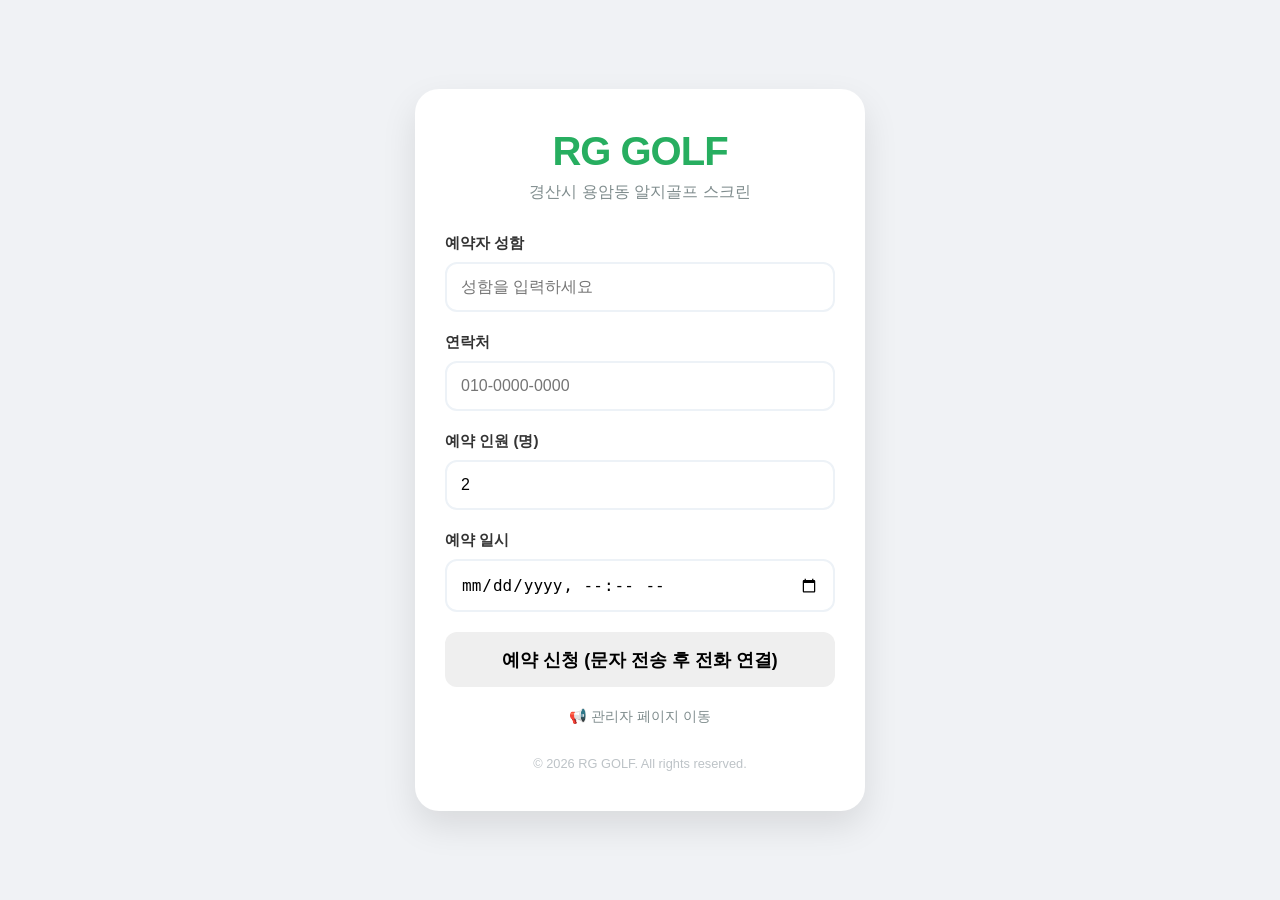
==== index.html @ 17d98032 "Update index.html" ====
<!DOCTYPE html>
<html lang="ko">
<head>
    <meta charset="UTF-8">
    <meta name="viewport" content="width=device-width, initial-scale=1.0">
    <title>알지골프 - 실시간 예약 시스템</title>
    <link rel="stylesheet" href="style.css">
</head>
<body>
    <div class="booking-container">
        <header>
            <h1>RG GOLF</h1>
            <p>경산시 용암동 알지골프 스크린</p>
        </header>

        <section class="booking-form">
            <div class="input-group">
                <label for="userName">예약자 성함</label>
                <input type="text" id="userName" placeholder="성함을 입력하세요" required>
            </div>
            <div class="input-group">
                <label for="userPhone">연락처</label>
                <input type="tel" id="userPhone" placeholder="010-0000-0000" required>
            </div>
            <div class="input-group">
                <label for="userCount">예약 인원 (명)</label>
                <input type="number" id="userCount" min="1" max="20" value="2" required>
            </div>
            <div class="input-group">
                <label for="bookingTime">예약 일시</label>
                <input type="datetime-local" id="bookingTime" required>
            </div>
            
            <div class="button-group">
                <button type="button" onclick="handleBooking()" class="btn-combined">
                    예약 신청 (문자 전송 후 전화 연결)
                </button>
            </div>

            <a id="hiddenSmsLink" href="sms:01099901806" style="display:none;"></a>
            <a id="hiddenTelLink" href="tel:01099901806" style="display:none;"></a>
            
            <a href="admin.html" class="btn-admin-link">📢 관리자 페이지 이동</a>
        </section>

        <footer>
            <p>© 2026 RG GOLF. All rights reserved.</p>
        </footer>
    </div>

    <div id="modal" class="modal-overlay">
        <div class="modal-content">
            <div class="modal-header">
                <h3>예약 신청 확인</h3>
            </div>
            <div class="modal-body">
                <p class="status-msg">신청이 접수되었습니다.<br>확정을 위해 입금해 주시거나<br>아래 버튼을 눌러 문자를 발송해주세요.</p>
                
                <div class="account-box">
                    <span class="bank-label">카카오뱅크</span>
                    <strong id="accountNum">7942-25-80482</strong>
                    <span class="account-holder">예금주: 한용섭</span>
                </div>
                
                <div class="price-info">
                    <span>이용 금액(기본):</span>
                    <strong class="price">20,000원</strong>
                </div>

                <div class="button-group">
                    <button onclick="copyAccount()" class="btn-action copy">계좌복사 후 문자발송</button>
                    <button onclick="handleLaterPay()" class="btn-action later">나중에 입금 (현장결제)</button>
                    <button onclick="closeModal()" class="btn-action close">창 닫기</button>
                </div>
            </div>
        </div>
    </div>

    <script src="script.js"></script>
</body>
</html>
---- style.css ----
* {
    margin: 0;
    padding: 0;
    box-sizing: border-box;
}

body {
    font-family: 'Apple SD Gothic Neo', 'Malgun Gothic', sans-serif;
    background-color: #f0f2f5;
    color: #333;
    display: flex;
    justify-content: center;
    align-items: center;
    min-height: 100vh;
    padding: 20px;
}

.booking-container {
    background: #ffffff;
    width: 100%;
    max-width: 450px;
    padding: 40px 30px;
    border-radius: 24px;
    box-shadow: 0 15px 35px rgba(0,0,0,0.1);
}

header {
    text-align: center;
    margin-bottom: 30px;
}

header h1 {
    font-size: 2.5rem;
    color: #27ae60;
    letter-spacing: -1px;
    margin-bottom: 8px;
}

header p { color: #7f8c8d; }

.input-group { margin-bottom: 20px; }

.input-group label {
    display: block;
    font-weight: 600;
    margin-bottom: 8px;
    font-size: 0.95rem;
}

.input-group input, .input-group select {
    width: 100%;
    padding: 14px;
    border: 2px solid #edf2f7;
    border-radius: 12px;
    font-size: 1rem;
    background-color: white;
}

.input-group input:focus {
    outline: none;
    border-color: #27ae60;
}

button, .btn-tel {
    width: 100%;
    height: 55px;
    border: none;
    border-radius: 12px;
    font-size: 1.1rem;
    font-weight: 700;
    cursor: pointer;
    display: flex;
    justify-content: center;
    align-items: center;
    text-decoration: none;
    transition: 0.2s;
}

.btn-primary {
    background: #27ae60;
    color: white;
    box-shadow: 0 4px 15px rgba(39, 174, 96, 0.3);
}

.btn-tel {
    background: #ffffff;
    color: #2980b9;
    border: 2px solid #2980b9;
    margin-top: 12px;
}

.btn-admin-link {
    display: block;
    text-align: center;
    margin-top: 20px;
    color: #7f8c8d;
    text-decoration: none;
    font-size: 0.9rem;
}

footer {
    margin-top: 30px;
    text-align: center;
    font-size: 0.8rem;
    color: #bdc3c7;
}

/* 모달 및 팝업 공통 */
.modal-overlay {
    display: none;
    position: fixed;
    top: 0; left: 0; width: 100%; height: 100%;
    background: rgba(0,0,0,0.7);
    backdrop-filter: blur(4px);
    justify-content: center;
    align-items: center;
    z-index: 1000;
}

.modal-content {
    background: white;
    width: 90%;
    max-width: 380px;
    border-radius: 20px;
    overflow: hidden;
}

.modal-header {
    background: #f8f9fa;
    padding: 20px;
    text-align: center;
}

.modal-body { padding: 25px; }

.status-msg { text-align: center; margin-bottom: 20px; line-height: 1.4; }

.account-box {
    background: #fee500;
    padding: 20px;
    border-radius: 15px;
    text-align: center;
    margin-bottom: 15px;
}

.bank-label { display: block; font-size: 0.8rem; color: #3c1e1e; }
#accountNum { display: block; font-size: 1.2rem; font-weight: 800; }

.price-info {
    display: flex;
    justify-content: space-between;
    padding: 10px 0;
    border-top: 1px dashed #ddd;
    margin-bottom: 20px;
}

.price { color: #e74c3c; }

.btn-action {
    width: 100%;
    padding: 12px;
    border-radius: 8px;
    font-weight: bold;
    margin-bottom: 8px;
    cursor: pointer;
}

.btn-action.copy { background: #3c1e1e; color: white; border:none; }
.btn-action.later { background: #f1f2f6; color: #57606f; border:none; }
.btn-action.close { background: transparent; color: #aaa; border:none; }
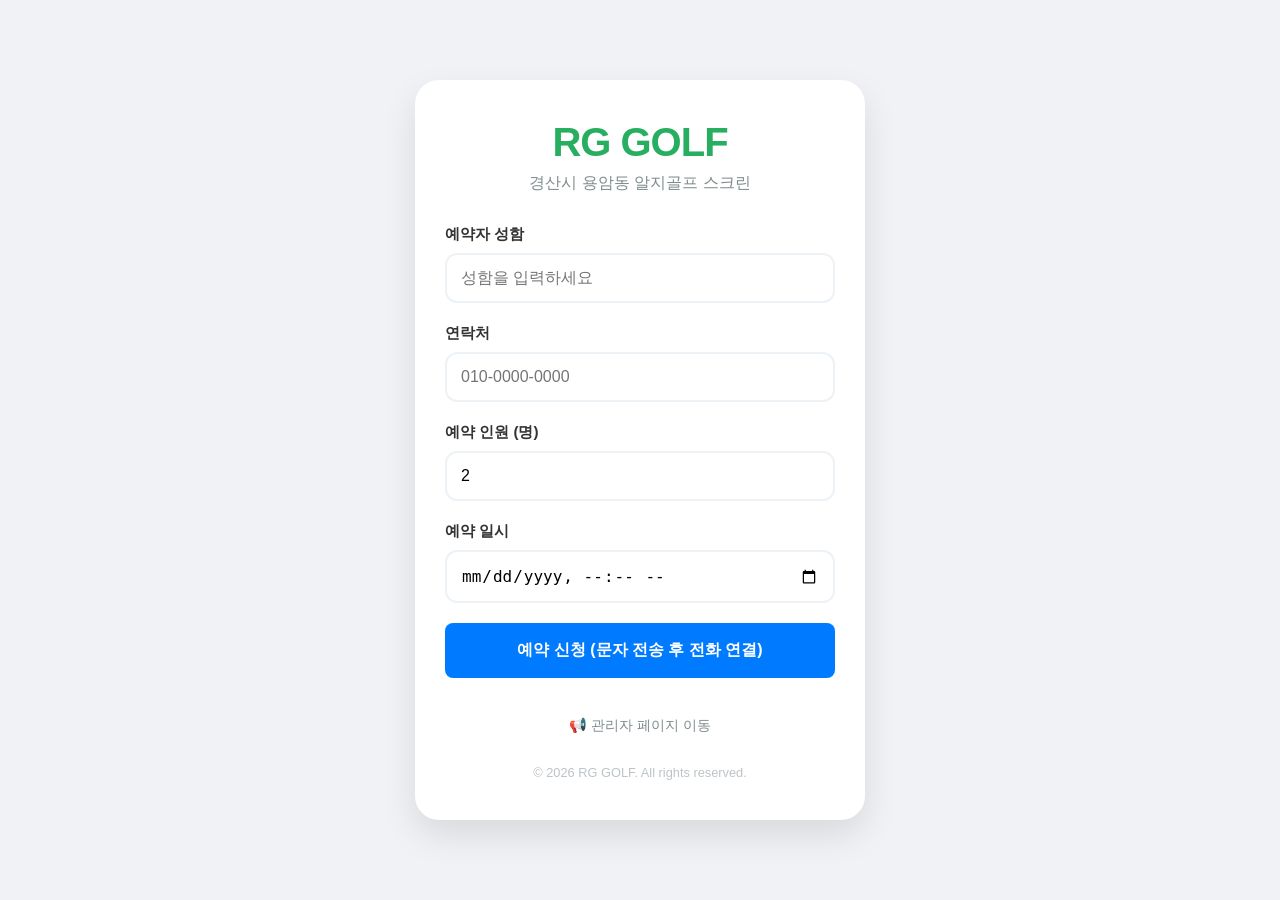
==== commit 554e1a4b: "Update index.html" ====
--- a/index.html
+++ b/index.html
@@ -5,6 +5,28 @@
     <meta name="viewport" content="width=device-width, initial-scale=1.0">
     <title>알지골프 - 실시간 예약 시스템</title>
     <link rel="stylesheet" href="style.css">
+    
+    <style>
+        .modal-overlay {
+            display: none; 
+            position: fixed; 
+            top: 0; left: 0; width: 100%; height: 100%; 
+            background: rgba(0,0,0,0.6); 
+            z-index: 9999; 
+            justify-content: center; align-items: center;
+        }
+        .modal-content {
+            background: #fff; padding: 20px; border-radius: 12px; 
+            width: 90%; max-width: 400px; text-align: center; box-shadow: 0 4px 15px rgba(0,0,0,0.2);
+        }
+        .account-box { background: #f7f7f7; padding: 15px; margin: 15px 0; border-radius: 8px; border: 1px solid #ddd; }
+        .price-info { margin-bottom: 20px; font-size: 16px; }
+        .price { color: #e53935; font-weight: bold; }
+        .btn-action { width: 100%; padding: 12px 0; margin: 5px 0; border: none; border-radius: 6px; font-weight: bold; cursor: pointer; }
+        .btn-action.copy { background: #fee500; color: #191919; } /* 카카오 느낌 노란색 */
+        .btn-action.later { background: #555; color: #fff; }
+        .btn-action.close { background: #eee; color: #333; }
+    </style>
 </head>
 <body>
     <div class="booking-container">
@@ -32,7 +54,7 @@
             </div>
             
             <div class="button-group">
-                <button type="button" onclick="handleBooking()" class="btn-combined">
+                <button type="button" onclick="handleBooking()" class="btn-combined" style="width:100%; padding:15px; font-size:16px; font-weight:bold; background:#007bff; color:#fff; border:none; border-radius:8px; cursor:pointer;">
                     예약 신청 (문자 전송 후 전화 연결)
                 </button>
             </div>
@@ -40,6 +62,7 @@
             <a id="hiddenSmsLink" href="sms:01099901806" style="display:none;"></a>
             <a id="hiddenTelLink" href="tel:01099901806" style="display:none;"></a>
             
+            <br>
             <a href="admin.html" class="btn-admin-link">📢 관리자 페이지 이동</a>
         </section>
 
@@ -51,15 +74,15 @@
     <div id="modal" class="modal-overlay">
         <div class="modal-content">
             <div class="modal-header">
-                <h3>예약 신청 확인</h3>
+                <h3 style="margin-top:0;">예약 신청 확인</h3>
             </div>
             <div class="modal-body">
                 <p class="status-msg">신청이 접수되었습니다.<br>확정을 위해 입금해 주시거나<br>아래 버튼을 눌러 문자를 발송해주세요.</p>
                 
                 <div class="account-box">
-                    <span class="bank-label">카카오뱅크</span>
-                    <strong id="accountNum">7942-25-80482</strong>
-                    <span class="account-holder">예금주: 한용섭</span>
+                    <span class="bank-label" style="display:block; font-size:12px; color:#666;">카카오뱅크</span>
+                    <strong id="accountNum" style="font-size:18px; color:#222;">7942-25-80482</strong><br>
+                    <span class="account-holder" style="font-size:13px; color:#444;">예금주: 한용섭</span>
                 </div>
                 
                 <div class="price-info">
@@ -78,4 +101,4 @@
 
     <script src="script.js"></script>
 </body>
-</html>  
+</html>
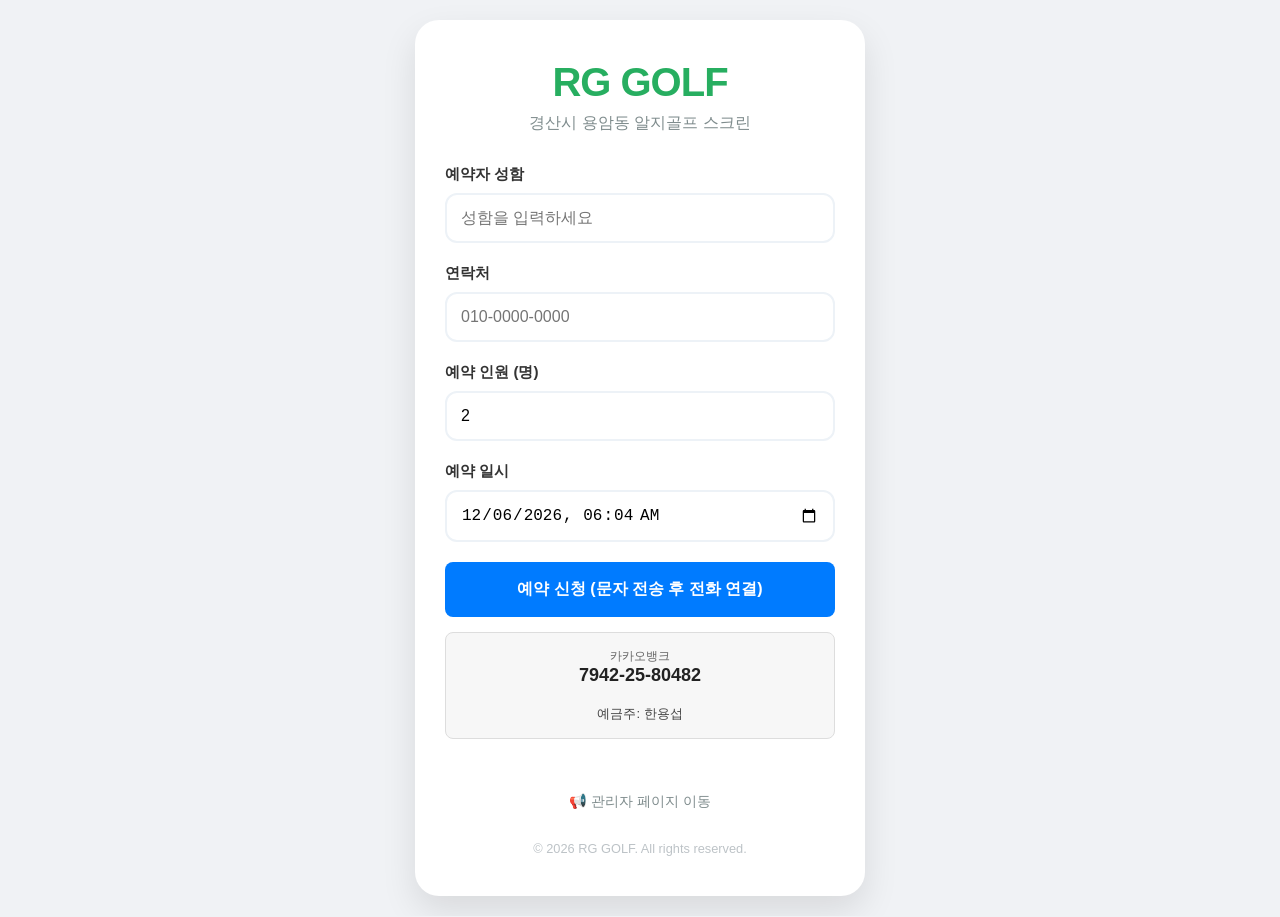
==== commit d5228da6: "Update index.html" ====
--- a/index.html
+++ b/index.html
@@ -59,8 +59,14 @@
                 </button>
             </div>
 
+            <div class="account-box">
+                    <span class="bank-label" style="display:block; font-size:12px; color:#666;">카카오뱅크</span>
+                    <strong id="accountNum" style="font-size:18px; color:#222;">7942-25-80482</strong><br>
+                    <span class="account-holder" style="font-size:13px; color:#444;">예금주: 한용섭</span>
+            </div>
+
             <a id="hiddenSmsLink" href="sms:01099901806" style="display:none;"></a>
-            <a id="hiddenTelLink" href="tel:01099901806" style="display:none;"></a>
+            <a id="hiddenTelLink" href="tel:0538178800" style="display:none;"></a>
             
             <br>
             <a href="admin.html" class="btn-admin-link">📢 관리자 페이지 이동</a>
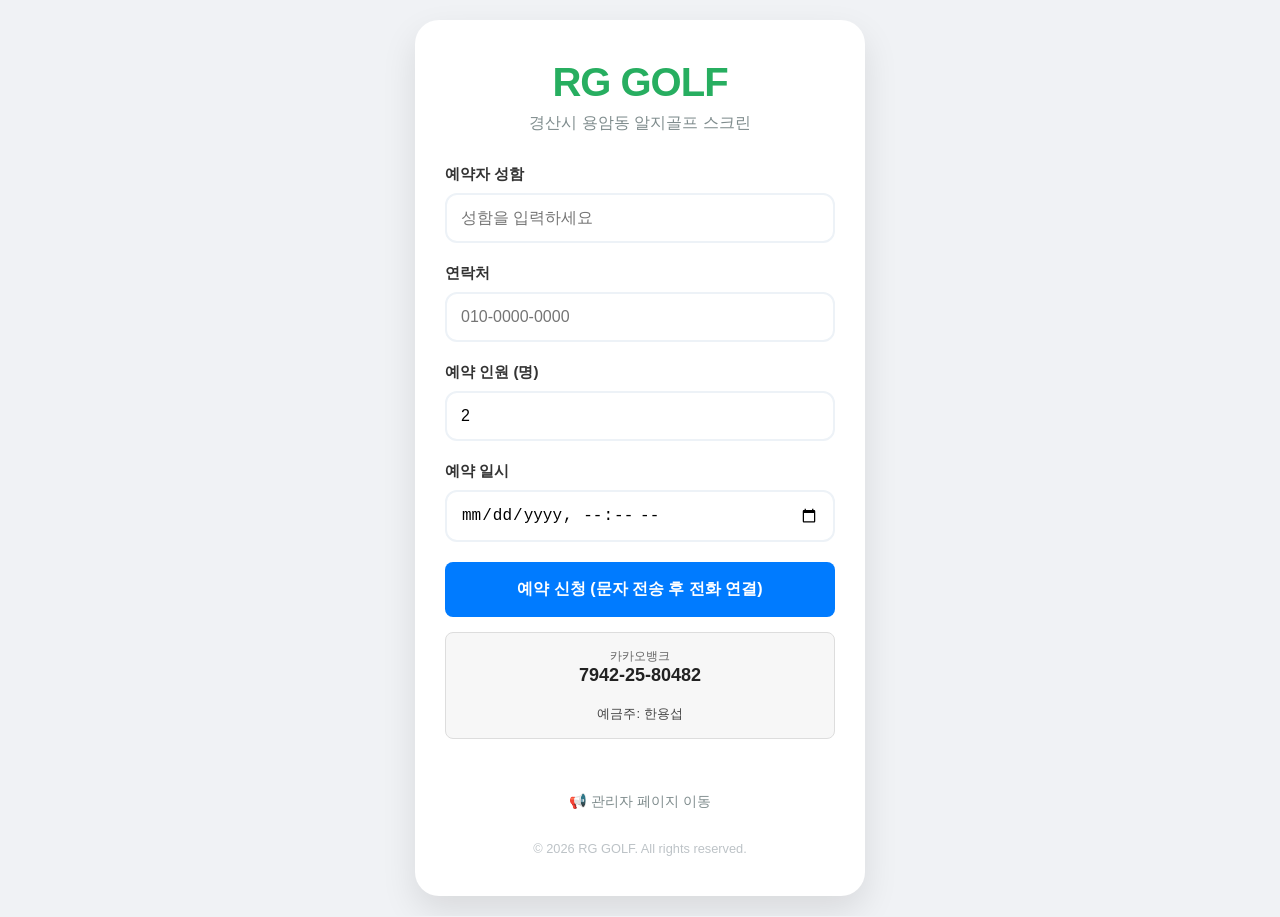
==== commit 4a463cbc: "Fix HTML encoding issues in index.html" ====
--- a/index.html
+++ b/index.html
@@ -97,14 +97,14 @@
                 </div>
 
                 <div class="button-group">
-                    <button onclick="copyAccount()" class="btn-action copy">계좌복사 후 문자발송</button>
-                    <button onclick="handleLaterPay()" class="btn-action later">나중에 입금 (현장결제)</button>
+                    <button onclick="copyAccount()" class="btn-action copy">사전입금 및 문자발송</button>
+                    <button onclick="handleLaterPay()" class="btn-action later">나중에 입금 (사후결제)</button>
                     <button onclick="closeModal()" class="btn-action close">창 닫기</button>
                 </div>
             </div>
         </div>
     </div>
 
-    <script src="script.js"></script>
+    <script type="module" src="script.js"></script>
 </body>
 </html>
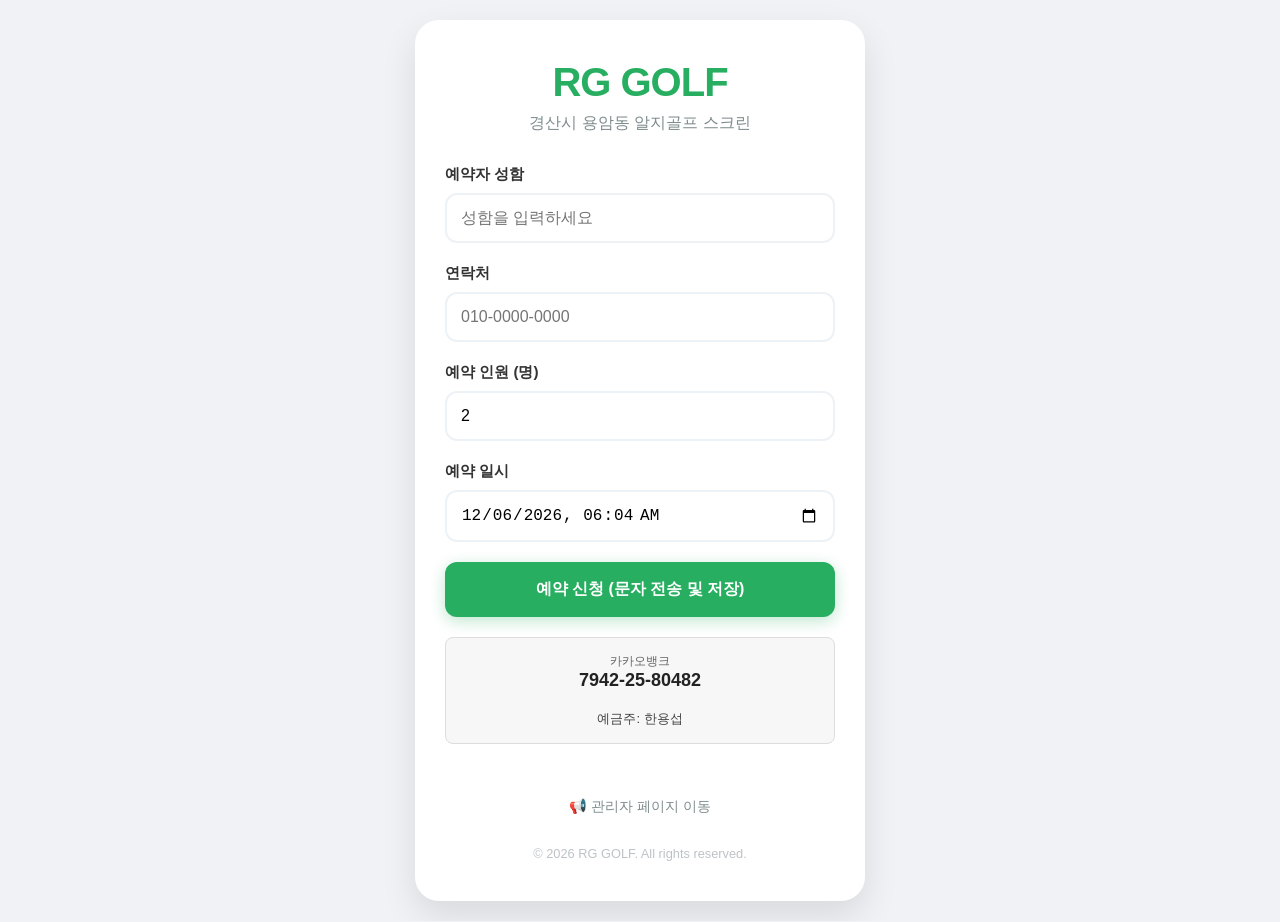
==== commit c118bd40: "Update index.html" ====
--- a/index.html
+++ b/index.html
@@ -3,30 +3,9 @@
 <head>
     <meta charset="UTF-8">
     <meta name="viewport" content="width=device-width, initial-scale=1.0">
+    <meta http-equiv="Cache-Control" content="no-cache, no-store, must-revalidate">
     <title>알지골프 - 실시간 예약 시스템</title>
-    <link rel="stylesheet" href="style.css">
-    
-    <style>
-        .modal-overlay {
-            display: none; 
-            position: fixed; 
-            top: 0; left: 0; width: 100%; height: 100%; 
-            background: rgba(0,0,0,0.6); 
-            z-index: 9999; 
-            justify-content: center; align-items: center;
-        }
-        .modal-content {
-            background: #fff; padding: 20px; border-radius: 12px; 
-            width: 90%; max-width: 400px; text-align: center; box-shadow: 0 4px 15px rgba(0,0,0,0.2);
-        }
-        .account-box { background: #f7f7f7; padding: 15px; margin: 15px 0; border-radius: 8px; border: 1px solid #ddd; }
-        .price-info { margin-bottom: 20px; font-size: 16px; }
-        .price { color: #e53935; font-weight: bold; }
-        .btn-action { width: 100%; padding: 12px 0; margin: 5px 0; border: none; border-radius: 6px; font-weight: bold; cursor: pointer; }
-        .btn-action.copy { background: #fee500; color: #191919; } /* 카카오 느낌 노란색 */
-        .btn-action.later { background: #555; color: #fff; }
-        .btn-action.close { background: #eee; color: #333; }
-    </style>
+    <link rel="stylesheet" href="style.css?v=20260714">
 </head>
 <body>
     <div class="booking-container">
@@ -54,18 +33,17 @@
             </div>
             
             <div class="button-group">
-                <button type="button" onclick="handleBooking()" class="btn-combined" style="width:100%; padding:15px; font-size:16px; font-weight:bold; background:#007bff; color:#fff; border:none; border-radius:8px; cursor:pointer;">
-                    예약 신청 (문자 전송 후 전화 연결)
+                <button type="button" onclick="handleBooking()" class="btn-primary" style="width:100%; padding:15px; font-size:16px; font-weight:bold; cursor:pointer;">
+                    예약 신청 (문자 전송 및 저장)
                 </button>
             </div>
 
-            <div class="account-box">
-                    <span class="bank-label" style="display:block; font-size:12px; color:#666;">카카오뱅크</span>
-                    <strong id="accountNum" style="font-size:18px; color:#222;">7942-25-80482</strong><br>
-                    <span class="account-holder" style="font-size:13px; color:#444;">예금주: 한용섭</span>
+            <div class="account-box" style="margin-top:20px; background:#f7f7f7; padding:15px; border-radius:8px; border:1px solid #ddd; text-align:center;">
+                <span class="bank-label" style="display:block; font-size:12px; color:#666;">카카오뱅크</span>
+                <strong id="accountNum" style="font-size:18px; color:#222;">7942-25-80482</strong><br>
+                <span class="account-holder" style="font-size:13px; color:#444;">예금주: 한용섭</span>
             </div>
 
-            <a id="hiddenSmsLink" href="sms:01099901806" style="display:none;"></a>
             <a id="hiddenTelLink" href="tel:0538178800" style="display:none;"></a>
             
             <br>
@@ -77,7 +55,8 @@
         </footer>
     </div>
 
-    <div id="modal" class="modal-overlay">
+    <!-- 모달 창 -->
+    <div id="modal" class="modal-overlay" style="display:none;">
         <div class="modal-content">
             <div class="modal-header">
                 <h3 style="margin-top:0;">예약 신청 확인</h3>
@@ -87,7 +66,7 @@
                 
                 <div class="account-box">
                     <span class="bank-label" style="display:block; font-size:12px; color:#666;">카카오뱅크</span>
-                    <strong id="accountNum" style="font-size:18px; color:#222;">7942-25-80482</strong><br>
+                    <strong style="font-size:18px; color:#222;">7942-25-80482</strong><br>
                     <span class="account-holder" style="font-size:13px; color:#444;">예금주: 한용섭</span>
                 </div>
                 
@@ -105,6 +84,6 @@
         </div>
     </div>
 
-    <script type="module" src="script.js"></script>
+    <script src="script.js?v=20260714"></script>
 </body>
 </html>
